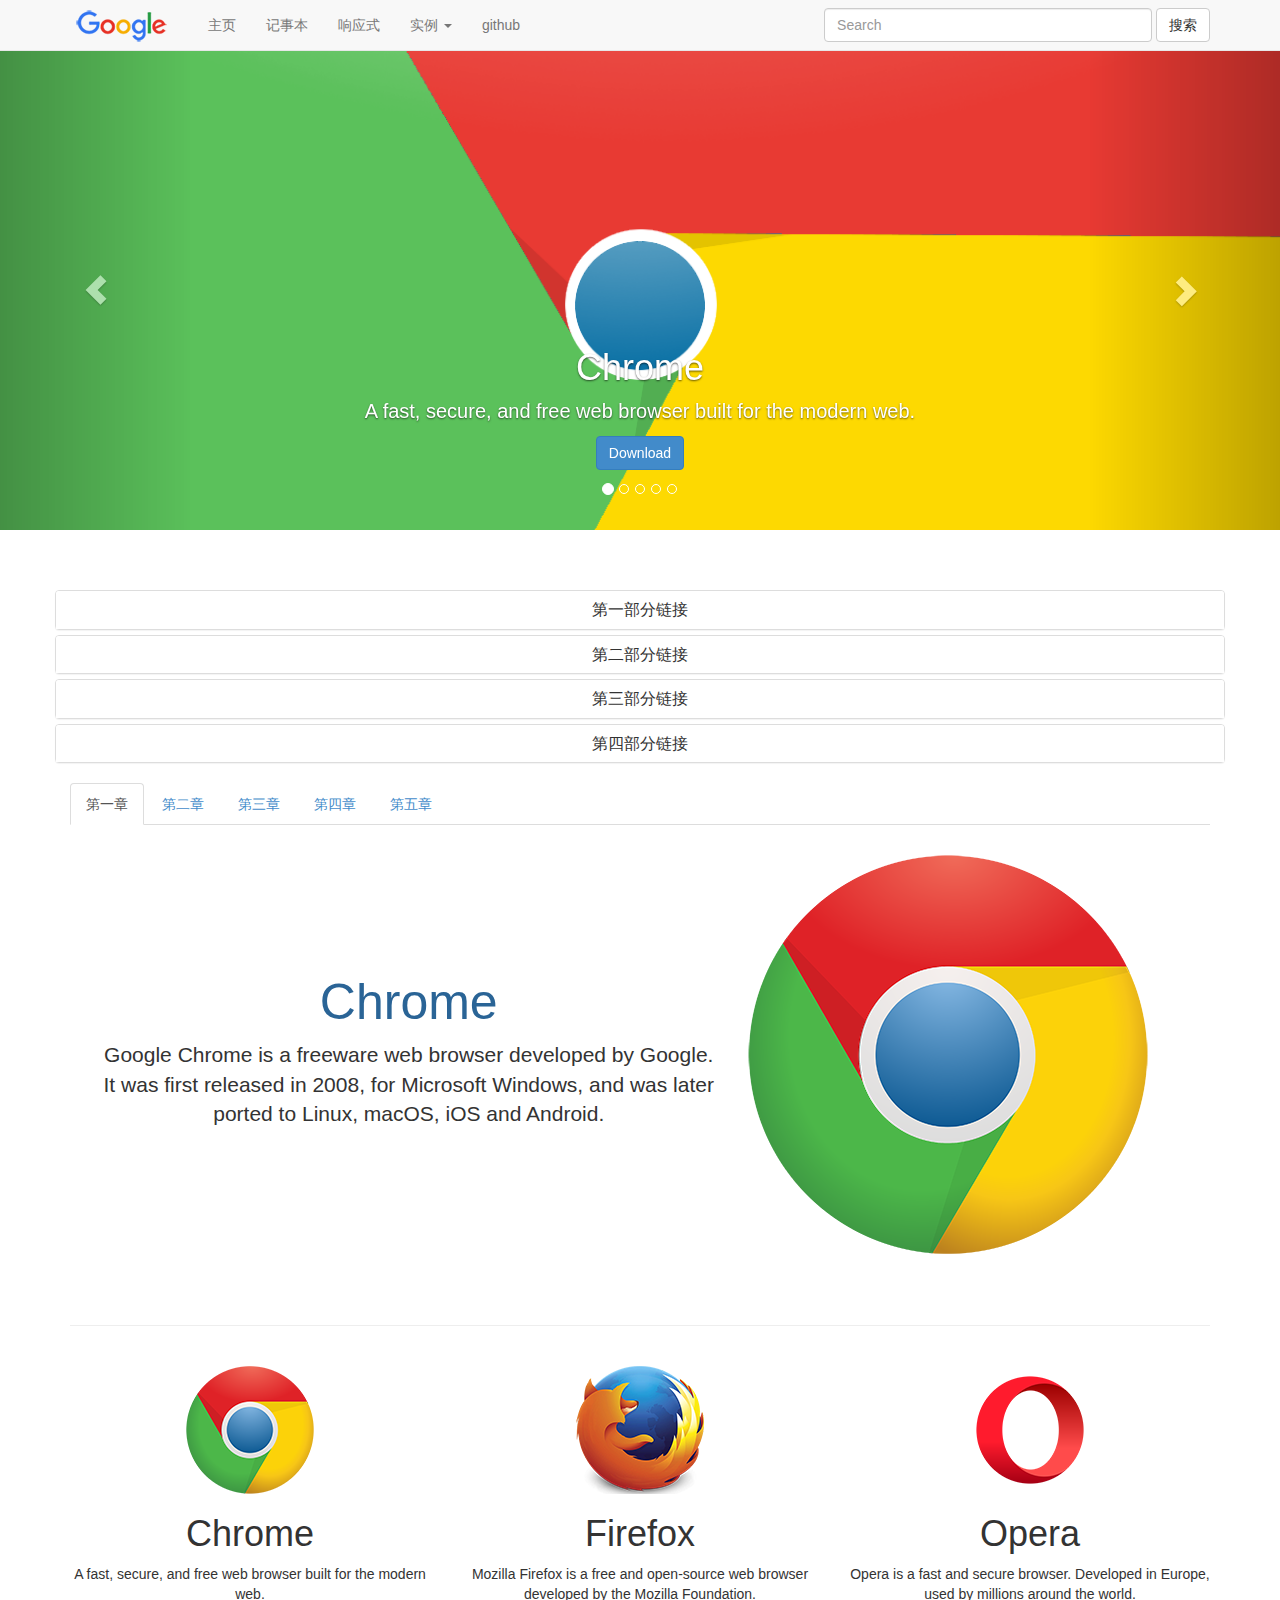
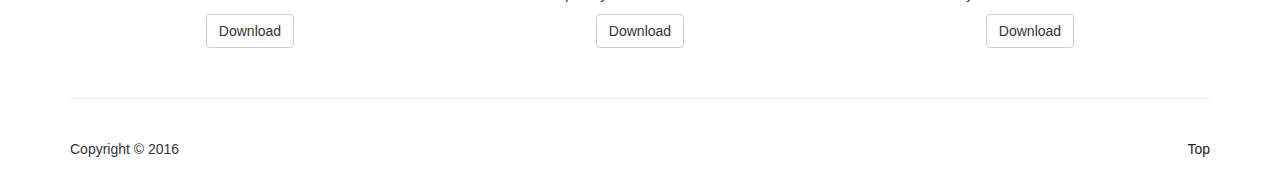
==== index.html @ ea232109 "index" ====
<!DOCTYPE html>
<html lang="en">
<head>
    <meta charset="utf-8">
    <meta http-equiv="X-UA-Compatible" content="IE=edge">
    <meta name="viewport" content="width=device-width, initial-scale=1">
    <title>首页</title>
    <link href="css/bootstrap.min.css" rel="stylesheet">
    <link rel="stylesheet" href="css/main.css">
    <!--[if lt IE 9]>
    <script src="js/html5shiv.js"></script>
    <script src="js/respond.min.js"></script>
    <![endif]-->
    <style>
        html {
            margin: 0;
            padding: 0;
        }

        body {
            padding-top: 50px;
        }
        li {
            list-style-type: none;
        }

        .navbar-default .navbar-nav > li > a:hover {
            color: #428bca;
        }

        .navbar-brand {
            padding: 10px 20px;
        }
        .panel-default>.panel-heading {
            background-color: #fff;
        }
        .panel-default>.panel-heading:hover {
            background-color: #0a8cd2;
            color: #ffffff;
        }
        .panel-default>.panel-collapse>.panel-body li {
            display: block;
            line-height:40px;
        }
        .panel-default>.panel-collapse>.panel-body li:hover {
            background-color: #0a8cd2;
        }
        .panel-default>.panel-collapse>.panel-body li:hover a{
            color: #ffffff;
        }
        .panel-default a {
            text-decoration: none;
        }
        .panel-body {
            padding:0;
        }
        .panel-body ul {
            padding-left:0;
        }

        .carousel {
            height: 560px;
            background-color: transparent;
            margin-bottom: 60px;
        }

        .carousel .item {
            height: 560px;
            background-color: transparent;
        }

        .carousel img {
            width: 100%;
        }

        .carousel-caption p {
            font-size: 20px;
            border-bottom: 20px;
        }

        .carousel-caption:nth-child(3) {
            bottom: 100px;
        }

        hr.divider {
            margin: 40px 0;
        }

        .feature {
            padding: 30px;
        }

        .feature-heading {
            font-size: 50px;
            color: #2a6496;
            margin-top: 120px;
        }

        .feature-heading span {
            font-size: 20px;
            color: #cccccc;
        }

        footer a,
        footer a:hover {
            color: #222;
        }

        @media only screen and (max-width: 1300px) {
            .carousel {
                height: 480px;
            }

            .carousel .item {
                height: 480px;
            }
        }

        @media only screen and (max-width: 960px) {
            .carousel {
                height: 480px;
            }

            .carousel .item {
                height: 480px;
            }

            .carousel-caption h1 {
                font-size: 34px;
            }

            .carousel-caption p {
                font-size: 18px;
            }
        }

        @media only screen and (max-width: 720px) {
            .carousel {
                height: 400px;
            }

            .carousel .item {
                height: 400px;
            }

            .carousel-caption h1 {
                font-size: 32px;
            }

            .carousel-caption p {
                font-size: 16px;
            }
        }

        @media only screen and (max-width: 480px) {
            .carousel {
                height: 300px;
            }

            .carousel .item {
                height: 300px;
            }

            .carousel-caption h1 {
                font-size: 30px;
            }

            .carousel-caption p {
                font-size: 14px;
            }
        }
    </style>
</head>
<body>
<nav class="navbar navbar-default navbar-fixed-top">
    <div class="container">
        <div class="navbar-header">
            <button type="button" class="navbar-toggle collapsed" data-toggle="collapse"
                    data-target="#navbar-list" aria-expanded="false">
                <span class="icon-bar"></span>
                <span class="icon-bar"></span>
                <span class="icon-bar"></span>
            </button>
            <a href="../" class="navbar-brand">
                <img src="images/google-logo.png" alt="logo"/>
            </a>
        </div>
        <div class="collapse navbar-collapse" id="navbar-list">
            <ul class="nav navbar-nav">
                <li><a href="#">主页</a></li>
                <li><a href="#">记事本</a></li>
                <li><a href="#">响应式</a></li>
                <li class="dropdown">
                    <a href="#" class="dropdown-toggle" data-toggle="dropdown" role="button" aria-haspopup="true"
                       aria-expanded="false">实例 <span class="caret"></span></a>
                    <ul class="dropdown-menu">
                        <li><a href="#tab-1st">第一章</a></li>
                        <li><a href="#tab-2nd">第二章</a></li>
                        <li><a href="#tab-3rd">第三章</a></li>
                        <li class="divider"></li>
                        <li><a href="#tab-4th">第四章</a></li>
                        <li><a href="#tab-5th">第五章</a></li>
                    </ul>
                </li>
                <li><a href="https://github.com/tgxhx" target="_blank">github</a></li>
            </ul>
            <form class="navbar-form navbar-right" action="http://www.google.com/search" method=get target="_blank">
                <div class="form-group">
                    <input type="text" name=q class="form-control" size="35" placeholder="Search">
                    <button type="submit" class="btn btn-default" name=btnG>搜索</button>
                </div>
            </form>
        </div>
    </div>
</nav>

<div class="carousel slide" data-ride="" id="carousel-1">
    <ol class="carousel-indicators">
        <li data-target="#carousel-1" data-slide-to="0" class="active"></li>
        <li data-target="#carousel-1" data-slide-to="1"></li>
        <li data-target="#carousel-1" data-slide-to="2"></li>
        <li data-target="#carousel-1" data-slide-to="3"></li>
        <li data-target="#carousel-1" data-slide-to="4"></li>
    </ol>

    <div class="carousel-inner" role="listbox">
        <div class="item active">
            <picture>
                <source srcset="images/chrome-1920.png" media="(min-width:1301px)">
                <source srcset="images/chrome-1300.png" media="(min-width:800px)">
                <source srcset="images/chrome-800.png" media="(min-width:480px)">
                <img srcset="images/chrome-800.png" alt="">
            </picture>
            <div class="carousel-caption">
                <h1>Chrome</h1>
                <p>A fast, secure, and free web browser built for the modern web.</p>
                <p><a href="#" class="btn btn-primary" target="_blank" role="button">Download</a></p>
            </div>
        </div>
        <div class="item">
            <picture>
                <source srcset="images/firefox-1920.png" media="(min-width:1301px)">
                <source srcset="images/firefox-1300.png" media="(min-width:800px)">
                <source srcset="images/firefox-800.png" media="(min-width:480px)">
                <img srcset="images/firefox-800.png" alt="">
            </picture>
            <div class="carousel-caption">
                <h1>Firefox</h1>
                <p>Mozilla Firefox is a free and open-source web browser developed by the Mozilla Foundation.</p>
                <p><a href="#" class="btn btn-primary" target="_blank" role="button">Download</a></p>
            </div>
        </div>
        <div class="item">
            <picture>
                <source srcset="images/ie-1920.gif" media="(min-width:1301px)">
                <source srcset="images/ie-1300.gif" media="(min-width:800px)">
                <source srcset="images/ie-800.gif" media="(min-width:480px)">
                <img srcset="images/ie-800.gif" alt="">
            </picture>
            <div class="carousel-caption">
                <h1>Internet Explorer</h1>
                <p>Internet Explorer is a discontinued series of graphical web browsers developed by Microsoft.</p>
                <p><a href="#" class="btn btn-primary" target="_blank" role="button">Download</a></p>
            </div>
        </div>
        <div class="item">
            <picture>
                <source srcset="images/opera-1920.jpg" media="(min-width:1301px)">
                <source srcset="images/opera-1300.jpg" media="(min-width:800px)">
                <source srcset="images/opera-800.jpg" media="(min-width:480px)">
                <img srcset="images/opera-800.jpg" alt="">
            </picture>
            <div class="carousel-caption">
                <h1>Opera</h1>
                <p>Opera is a fast and secure browser. Developed in Europe, used by millions around the world.</p>
                <p><a href="#" class="btn btn-primary" target="_blank" role="button">Download</a></p>
            </div>
        </div>
        <div class="item">
            <picture>
                <source srcset="images/safari-1920.jpg" media="(min-width:1301px)">
                <source srcset="images/safari-1300.jpg" media="(min-width:800px)">
                <source srcset="images/safari-800.jpg" media="(min-width:480px)">
                <img srcset="images/safari-800.jpg" alt="">
            </picture>
            <div class="carousel-caption">
                <h1>Safari</h1>
                <p>Safari is faster and more energy efficient than other browsers. </p>
                <p><a href="#" class="btn btn-primary" target="_blank" role="button">Download</a></p>
            </div>
        </div>
    </div>

    <a href="#carousel-1" class="left carousel-control" role="button" data-slide="prev">
        <span class="glyphicon glyphicon-chevron-left" aria-hidden="true"></span>
    </a>
    <a href="#carousel-1" class="right carousel-control" role="button" data-slide="next">
        <span class="glyphicon glyphicon-chevron-right" aria-hidden="true"></span>
    </a>
</div>

<div class="container text-center">
    <div>
        <div class="row">
            <div class="panel-group" id="accordion">
                <div class="panel panel-default">
                    <div class="panel-heading">
                        <h4 class="panel-title">
                            <a href="#collapseOne" data-toggle="collapse" data-parent="#accordion">第一部分链接</a>
                        </h4>
                    </div>
                    <!--in默认显示-->
                    <div id="collapseOne" class="panel-collapse collapse">
                        <div class="panel-body">
                            <ul>
                                <li><a href="">1</a></li>
                                <li><a href="">2</a></li>
                                <li><a href="">3</a></li>
                                <li><a href="">4</a></li>
                                <li><a href="">5</a></li>
                            </ul>
                        </div>
                    </div>
                </div>
                <div class="panel panel-default">
                    <div class="panel-heading">
                        <h4 class="panel-title">
                            <a href="#collapseTwo" data-toggle="collapse" data-parent="#accordion">第二部分链接</a>
                        </h4>
                    </div>
                    <div id="collapseTwo" class="panel-collapse collapse">
                        <div class="panel-body">
                            <ul>
                                <li><a href="">1</a></li>
                                <li><a href="">2</a></li>
                                <li><a href="">3</a></li>
                                <li><a href="">4</a></li>
                                <li><a href="">5</a></li>
                            </ul>
                        </div>
                    </div>
                </div>
                <div class="panel panel-default">
                    <div class="panel-heading">
                        <h4 class="panel-title">
                            <a href="#collapseThree" data-toggle="collapse" data-parent="#accordion">第三部分链接</a>
                        </h4>
                    </div>
                    <div id="collapseThree" class="panel-collapse collapse">
                        <div class="panel-body">
                            <ul>
                                <li><a href="">1</a></li>
                                <li><a href="">2</a></li>
                                <li><a href="">3</a></li>
                                <li><a href="">4</a></li>
                                <li><a href="">5</a></li>
                            </ul>
                        </div>
                    </div>
                </div>
                <div class="panel panel-default">
                    <div class="panel-heading">
                        <h4 class="panel-title">
                            <a href="#collapseFour" data-toggle="collapse" data-parent="#accordion">第四部分链接</a>
                        </h4>
                    </div>
                    <div id="collapseFour" class="panel-collapse collapse">
                        <div class="panel-body">
                            <ul>
                                <li><a href="">1</a></li>
                                <li><a href="">2</a></li>
                                <li><a href="">3</a></li>
                                <li><a href="">4</a></li>
                                <li><a href="">5</a></li>
                            </ul>
                        </div>
                    </div>
                </div>
            </div>
        </div>
        <ul class="nav nav-tabs" role="tablist" id="tab-list">
            <li class="active"><a href="#tab-1st" role="tab" data-toggle="tab">第一章</a></li>
            <li><a href="#tab-2nd" role="tab" data-toggle="tab">第二章</a></li>
            <li><a href="#tab-3rd" role="tab" data-toggle="tab">第三章</a></li>
            <li><a href="#tab-4th" role="tab" data-toggle="tab">第四章</a></li>
            <li><a href="#tab-5th" role="tab" data-toggle="tab">第五章</a></li>
        </ul>
        <div class="tab-content">
            <div class="tab-pane active" id="tab-1st" role="tabpanel">
                <div class="row feature">
                    <div class="col-md-7">
                        <h2 class="feature-heading" class="feature">Chrome</h2>
                        <p class="lead">Google Chrome is a freeware web browser developed by Google. It was first
                            released
                            in 2008, for Microsoft Windows, and was later ported to Linux, macOS, iOS and Android.
                        </p>
                    </div>
                    <div class="col-md-5">
                        <img src="images/chrome-m.png" alt="Chrome" class="img-responsive">
                    </div>
                </div>
            </div>
            <div class="tab-pane" id="tab-2nd" role="tabpanel">

                <div class="row feature">
                    <div class="col-md-5">
                        <h2 class="feature-heading">Firefox</h2>
                        <p class="lead">Firefox is available for Windows, macOS and Linux operating systems, with its
                            Firefox for Android available for Android (formerly Firefox for mobile, it also ran on the
                            discontinued Firefox OS).</p>
                    </div>
                    <div class="col-md-7">
                        <img src="images/firefox-m.png" alt="Firefox" class="img-responsive">
                    </div>
                </div>
            </div>
            <div class="tab-pane" id="tab-3rd" role="tabpanel">

                <div class="row feature">
                    <div class="col-md-7">
                        <h2 class="feature-heading">Internet Explorer</h2>
                        <p class="lead">Internet Explorer is a discontinued series of graphical web browsers developed
                            by
                            Microsoft and included as part of the Microsoft Windows line of operating systems, starting
                            in
                            1995.</p>
                    </div>
                    <div class="col-md-5">
                        <img src="images/ie-m.png" alt="IE" class="img-responsive">
                    </div>
                </div>
            </div>
            <div class="tab-pane" id="tab-4th" role="tabpanel">

                <div class="row feature">
                    <div class="col-md-5">
                        <h2 class="feature-heading">Opera</h2>
                        <p class="lead">Opera is a web browser for Windows, macOS, and Linux operating systems. It is
                            developed by Opera Software.</p>
                    </div>
                    <div class="col-md-7">
                        <img src="images/opera-m.png" alt="Opera" class="img-responsive">
                    </div>
                </div>
            </div>
            <div class="tab-pane" id="tab-5th" role="tabpanel">

                <div class="row feature">
                    <div class="col-md-7">
                        <h2 class="feature-heading">Safari</h2>
                        <p class="lead">Safari is a web browser developed by Apple based on the WebKit engine. First
                            released in 2003 with Mac OS X Panther, a mobile version has been included in iOS devices
                            since
                            the introduction of the iPhone in 2007.</p>
                    </div>
                    <div class="col-md-5">
                        <img src="images/safari-m.png" alt="Safari" class="img-responsive">
                    </div>
                </div>
            </div>
        </div>
        <hr class="divider">
        <div class="row">
            <div class="col-md-4">
                <img src="images/chrome-logo.png" alt="">
                <h1>Chrome</h1>
                <p>A fast, secure, and free web browser built for the modern web.</p>
                <p><a href="#" class="btn btn-default" target="_blank" role="button">Download</a></p>
            </div>
            <div class="col-md-4">
                <img src="images/firefox-logo.png" alt="">
                <h1>Firefox</h1>
                <p>Mozilla Firefox is a free and open-source web browser developed by the Mozilla Foundation.</p>
                <p><a href="#" class="btn btn-default" target="_blank" role="button">Download</a></p>
            </div>
            <div class="col-md-4">
                <img src="images/opera-logo.png" alt="">
                <h1>Opera</h1>
                <p>Opera is a fast and secure browser. Developed in Europe, used by millions around the world.</p>
                <p><a href="#" class="btn btn-default" target="_blank" role="button">Download</a></p>
            </div>
        </div>
        <hr class="divider">
        <footer>
            <p class="pull-left">Copyright &copy; 2016</p>
            <p class="pull-right"><a href="#top">Top</a></p>
        </footer>
    </div>

    <div class="modal fade" tabindex="-1" role="dialog" id="myModal">
        <div class="modal-dialog" role="document">
            <div class="modal-content">
                <div class="modal-header">
                    <button type="button" class="close" data-dismiss="modal"><span>&times;</span></button>
                    <h4 class="modal-title">About</h4>
                </div>
                <div class="modal-body">
                    <p>A web browser (commonly referred to as a browser) is a software application for retrieving,
                        presenting and traversing information resources on the World Wide Web. An information resource
                        is
                        identified by a Uniform Resource Identifier that may be a web page, image, video or other piece
                        of
                        content. Hyperlinks present in resources enable users easily to navigate their browsers to
                        related
                        resources.</p>
                </div>
                <div class="modal-footer">
                    <button class="btn btn-default" data-dismiss="modal">Close</button>
                </div>
            </div>
        </div>
    </div>

    <!-- jQuery (necessary for Bootstrap's JavaScript plugins) -->
    <script src="js/jquery-1.11.1.min.js"></script>
    <!-- Include all compiled plugins (below), or include individual files as needed -->
    <script src="js/bootstrap.min.js"></script>
    <script src="js/picturefill.min.js"></script>
    <script>
        $(document).ready(function () {
            $("#navbar-list .dropdown-menu a").on('click', function () {
                var href = $(this).attr("href");
                $("#tab-list a[href='" + href + "']").tab("show");
            });
        });
    </script>
</body>
</html>
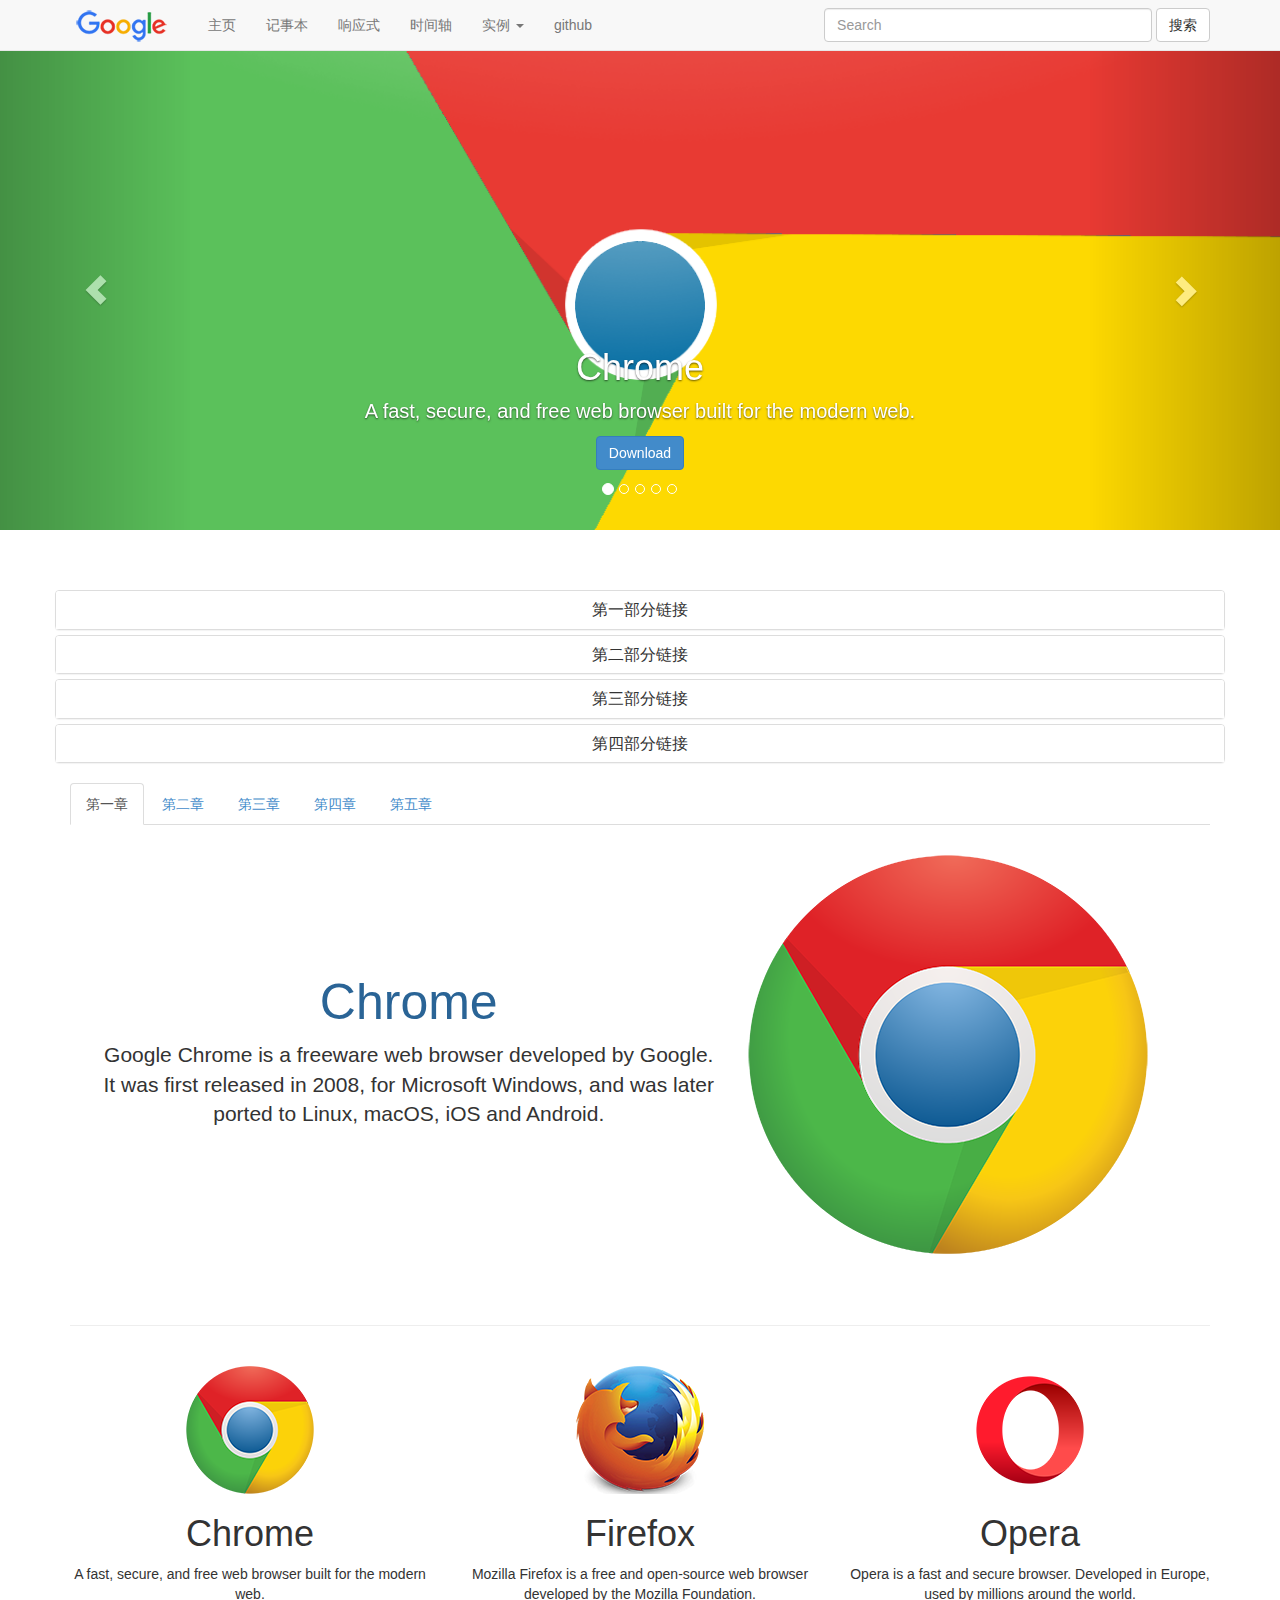
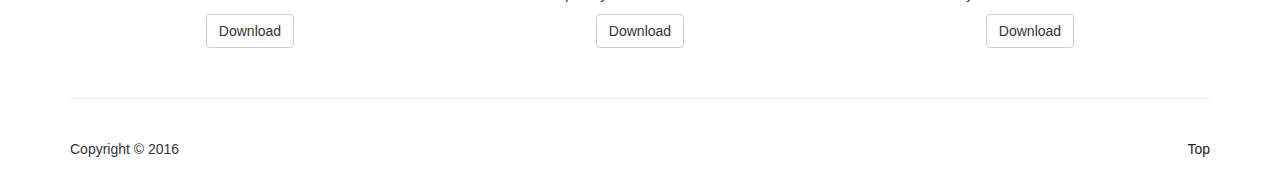
==== commit b98e7b6f: "p" ====
--- a/index.html
+++ b/index.html
@@ -188,8 +188,9 @@
         <div class="collapse navbar-collapse" id="navbar-list">
             <ul class="nav navbar-nav">
                 <li><a href="#">主页</a></li>
-                <li><a href="#">记事本</a></li>
-                <li><a href="#">响应式</a></li>
+                <li><a href="./demo/pro/1/">记事本</a></li>
+                <li><a href="./demo/pro/2/">响应式</a></li>
+                <li><a href="./demo/pro/3/">时间轴</a></li>
                 <li class="dropdown">
                     <a href="#" class="dropdown-toggle" data-toggle="dropdown" role="button" aria-haspopup="true"
                        aria-expanded="false">实例 <span class="caret"></span></a>
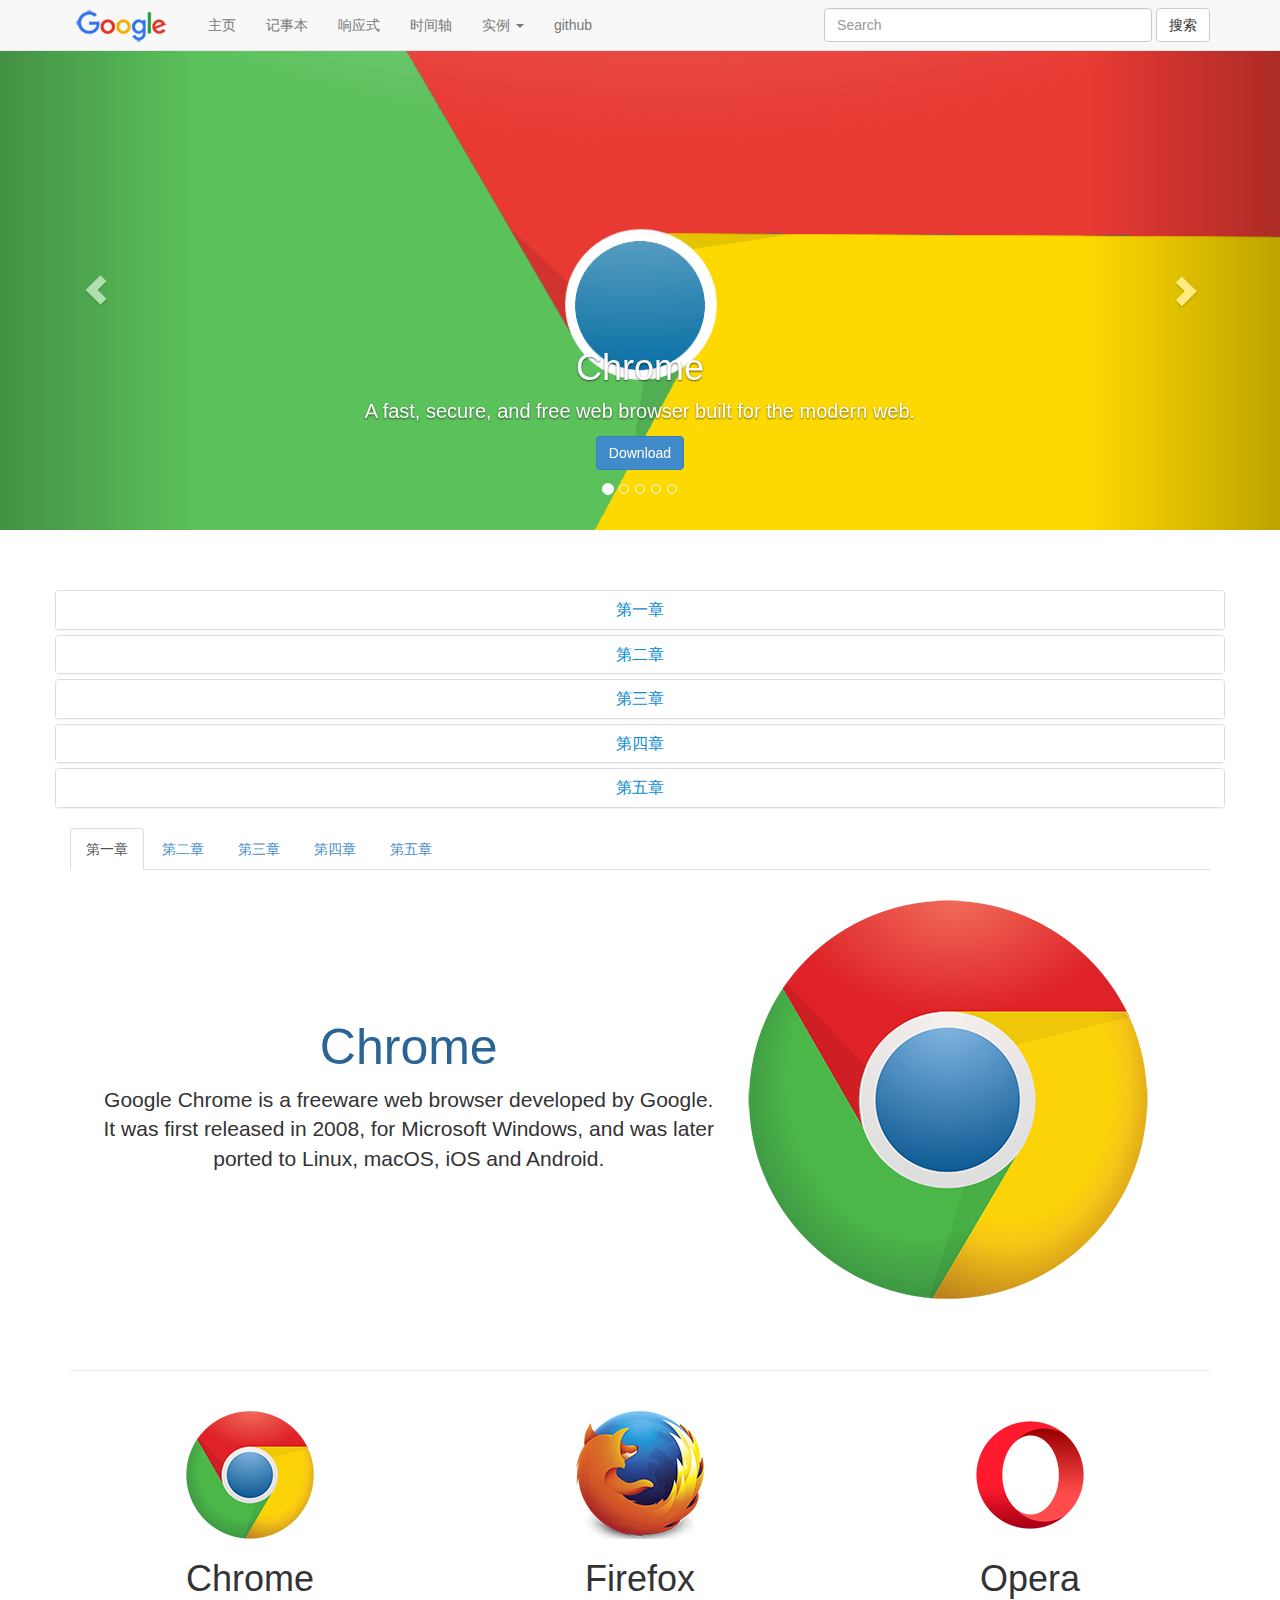
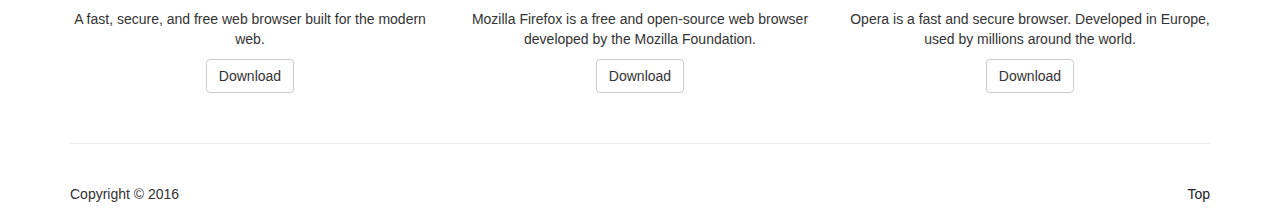
==== commit dd91c37e: "i" ====
--- a/index.html
+++ b/index.html
@@ -33,6 +33,7 @@
         }
         .panel-default>.panel-heading {
             background-color: #fff;
+            color: #0a8cd2;
         }
         .panel-default>.panel-heading:hover {
             background-color: #0a8cd2;
@@ -188,9 +189,9 @@
         <div class="collapse navbar-collapse" id="navbar-list">
             <ul class="nav navbar-nav">
                 <li><a href="#">主页</a></li>
-                <li><a href="./demo/pro/1/">记事本</a></li>
-                <li><a href="./demo/pro/2/">响应式</a></li>
-                <li><a href="./demo/pro/3/">时间轴</a></li>
+                <li><a href="./demo/pro/2/" target="_blank">记事本</a></li>
+                <li><a href="./demo/pro/1/" target="_blank">响应式</a></li>
+                <li><a href="./demo/pro/3/" target="_blank">时间轴</a></li>
                 <li class="dropdown">
                     <a href="#" class="dropdown-toggle" data-toggle="dropdown" role="button" aria-haspopup="true"
                        aria-expanded="false">实例 <span class="caret"></span></a>
@@ -307,18 +308,19 @@
                 <div class="panel panel-default">
                     <div class="panel-heading">
                         <h4 class="panel-title">
-                            <a href="#collapseOne" data-toggle="collapse" data-parent="#accordion">第一部分链接</a>
+                            <a href="#collapseOne" data-toggle="collapse" data-parent="#accordion">第一章</a>
                         </h4>
                     </div>
                     <!--in默认显示-->
                     <div id="collapseOne" class="panel-collapse collapse">
                         <div class="panel-body">
                             <ul>
-                                <li><a href="">1</a></li>
-                                <li><a href="">2</a></li>
-                                <li><a href="">3</a></li>
-                                <li><a href="">4</a></li>
-                                <li><a href="">5</a></li>
+                                <li><a href="./demo/d1/1/" target="_blank">1</a></li>
+                                <li><a href="./demo/d1/2/" target="_blank">2</a></li>
+                                <li><a href="./demo/d1/3/" target="_blank">1</a></li>
+                                <li><a href="./demo/d1/4/" target="_blank">2</a></li>
+                                <li><a href="./demo/d1/5/" target="_blank">1</a></li>
+                                <li><a href="./demo/d1/6/" target="_blank">2</a></li>
                             </ul>
                         </div>
                     </div>
@@ -326,17 +328,18 @@
                 <div class="panel panel-default">
                     <div class="panel-heading">
                         <h4 class="panel-title">
-                            <a href="#collapseTwo" data-toggle="collapse" data-parent="#accordion">第二部分链接</a>
+                            <a href="#collapseTwo" data-toggle="collapse" data-parent="#accordion">第二章</a>
                         </h4>
                     </div>
                     <div id="collapseTwo" class="panel-collapse collapse">
                         <div class="panel-body">
                             <ul>
-                                <li><a href="">1</a></li>
-                                <li><a href="">2</a></li>
-                                <li><a href="">3</a></li>
-                                <li><a href="">4</a></li>
-                                <li><a href="">5</a></li>
+                                <li><a href="./demo/d2/1/" target="_blank">1</a></li>
+                                <li><a href="./demo/d2/2/" target="_blank">2</a></li>
+                                <li><a href="./demo/d2/3/" target="_blank">1</a></li>
+                                <li><a href="./demo/d2/4/" target="_blank">2</a></li>
+                                <li><a href="./demo/d2/5/" target="_blank">1</a></li>
+                                <li><a href="./demo/d2/6/" target="_blank">2</a></li>
                             </ul>
                         </div>
                     </div>
@@ -344,17 +347,18 @@
                 <div class="panel panel-default">
                     <div class="panel-heading">
                         <h4 class="panel-title">
-                            <a href="#collapseThree" data-toggle="collapse" data-parent="#accordion">第三部分链接</a>
+                            <a href="#collapseThree" data-toggle="collapse" data-parent="#accordion">第三章</a>
                         </h4>
                     </div>
                     <div id="collapseThree" class="panel-collapse collapse">
                         <div class="panel-body">
                             <ul>
-                                <li><a href="">1</a></li>
-                                <li><a href="">2</a></li>
-                                <li><a href="">3</a></li>
-                                <li><a href="">4</a></li>
-                                <li><a href="">5</a></li>
+                                <li><a href="./demo/d3/1/" target="_blank">1</a></li>
+                                <li><a href="./demo/d3/2/" target="_blank">2</a></li>
+                                <li><a href="./demo/d3/3/" target="_blank">1</a></li>
+                                <li><a href="./demo/d3/4/" target="_blank">2</a></li>
+                                <li><a href="./demo/d3/5/" target="_blank">1</a></li>
+                                <li><a href="./demo/d3/6/" target="_blank">2</a></li>
                             </ul>
                         </div>
                     </div>
@@ -362,17 +366,37 @@
                 <div class="panel panel-default">
                     <div class="panel-heading">
                         <h4 class="panel-title">
-                            <a href="#collapseFour" data-toggle="collapse" data-parent="#accordion">第四部分链接</a>
+                            <a href="#collapseFour" data-toggle="collapse" data-parent="#accordion">第四章</a>
                         </h4>
                     </div>
                     <div id="collapseFour" class="panel-collapse collapse">
                         <div class="panel-body">
                             <ul>
-                                <li><a href="">1</a></li>
-                                <li><a href="">2</a></li>
-                                <li><a href="">3</a></li>
-                                <li><a href="">4</a></li>
-                                <li><a href="">5</a></li>
+                                <li><a href="./demo/d4/1/" target="_blank">1</a></li>
+                                <li><a href="./demo/d4/2/" target="_blank">2</a></li>
+                                <li><a href="./demo/d4/31/" target="_blank">1</a></li>
+                                <li><a href="./demo/d4/4/" target="_blank">2</a></li>
+                                <li><a href="./demo/d4/5/" target="_blank">1</a></li>
+                                <li><a href="./demo/d4/6/" target="_blank">2</a></li>
+                            </ul>
+                        </div>
+                    </div>
+                </div>
+                <div class="panel panel-default">
+                    <div class="panel-heading">
+                        <h4 class="panel-title">
+                            <a href="#collapseFour" data-toggle="collapse" data-parent="#accordion">第五章</a>
+                        </h4>
+                    </div>
+                    <div id="collapseFive" class="panel-collapse collapse">
+                        <div class="panel-body">
+                            <ul>
+                                <li><a href="./demo/d5/1/" target="_blank">1</a></li>
+                                <li><a href="./demo/d5/2/" target="_blank">2</a></li>
+                                <li><a href="./demo/d5/3/" target="_blank">1</a></li>
+                                <li><a href="./demo/d5/4/" target="_blank">2</a></li>
+                                <li><a href="./demo/d5/5/" target="_blank">1</a></li>
+                                <li><a href="./demo/d5/6/" target="_blank">2</a></li>
                             </ul>
                         </div>
                     </div>
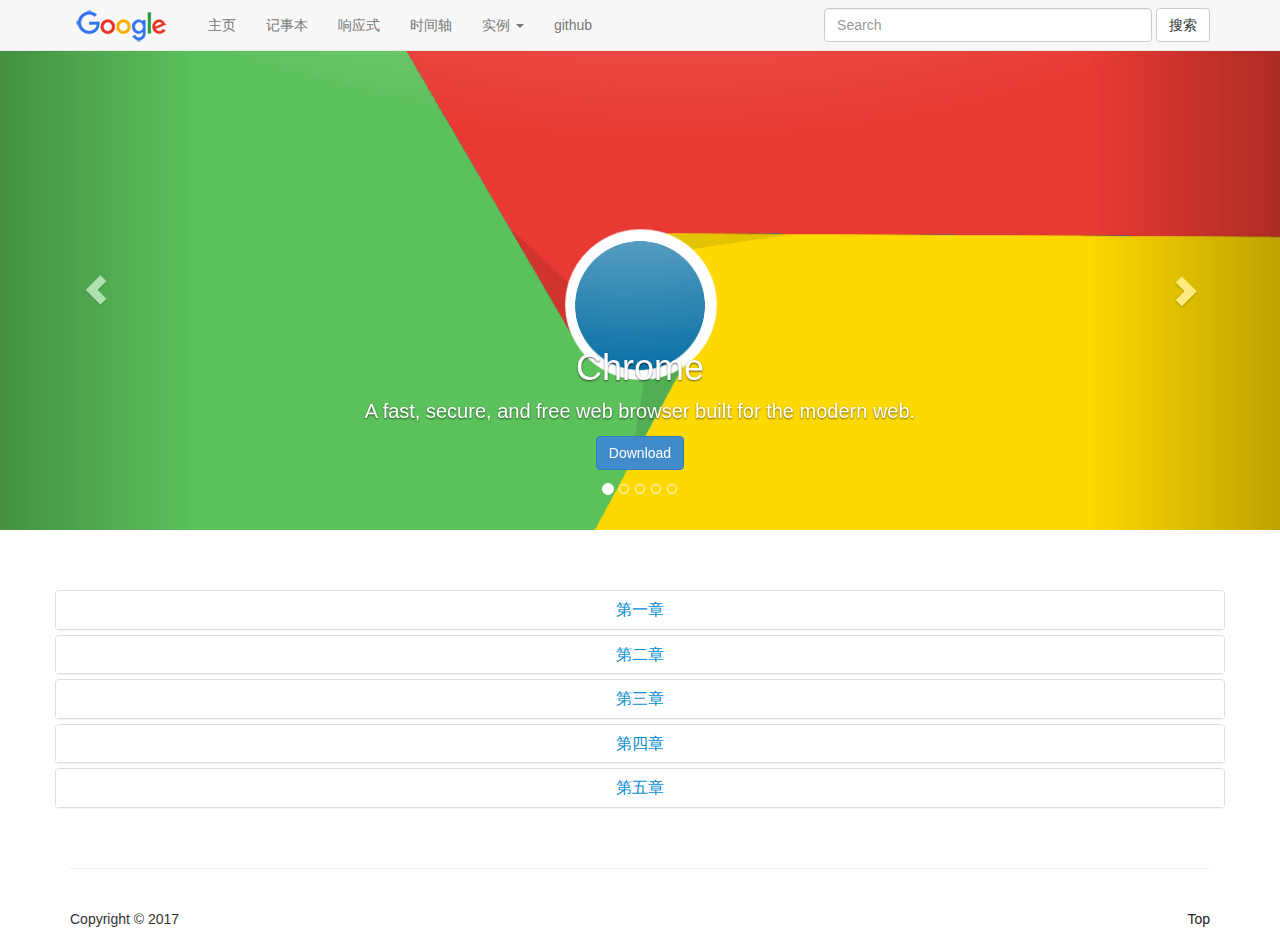
==== commit 289776f7: "i" ====
--- a/index.html
+++ b/index.html
@@ -20,6 +20,7 @@
         body {
             padding-top: 50px;
         }
+
         li {
             list-style-type: none;
         }
@@ -31,32 +32,40 @@
         .navbar-brand {
             padding: 10px 20px;
         }
-        .panel-default>.panel-heading {
+
+        .panel-default > .panel-heading {
             background-color: #fff;
             color: #0a8cd2;
         }
-        .panel-default>.panel-heading:hover {
+
+        .panel-default > .panel-heading:hover {
             background-color: #0a8cd2;
             color: #ffffff;
         }
-        .panel-default>.panel-collapse>.panel-body li {
+
+        .panel-default > .panel-collapse > .panel-body li {
             display: block;
-            line-height:40px;
-        }
-        .panel-default>.panel-collapse>.panel-body li:hover {
+            line-height: 40px;
+        }
+
+        .panel-default > .panel-collapse > .panel-body li:hover {
             background-color: #0a8cd2;
         }
-        .panel-default>.panel-collapse>.panel-body li:hover a{
+
+        .panel-default > .panel-collapse > .panel-body li:hover a {
             color: #ffffff;
         }
+
         .panel-default a {
             text-decoration: none;
         }
+
         .panel-body {
-            padding:0;
-        }
+            padding: 0;
+        }
+
         .panel-body ul {
-            padding-left:0;
+            padding-left: 0;
         }
 
         .carousel {
@@ -196,8 +205,8 @@
                     <a href="#" class="dropdown-toggle" data-toggle="dropdown" role="button" aria-haspopup="true"
                        aria-expanded="false">实例 <span class="caret"></span></a>
                     <ul class="dropdown-menu">
-                        <li><a href="#tab-1st">第一章</a></li>
-                        <li><a href="#tab-2nd">第二章</a></li>
+                        <li><a href="#collapseOne">第一章</a></li>
+                        <li><a href="#collapseTwo">第二章</a></li>
                         <li><a href="#tab-3rd">第三章</a></li>
                         <li class="divider"></li>
                         <li><a href="#tab-4th">第四章</a></li>
@@ -315,12 +324,12 @@
                     <div id="collapseOne" class="panel-collapse collapse">
                         <div class="panel-body">
                             <ul>
-                                <li><a href="./demo/d1/1/" target="_blank">1</a></li>
-                                <li><a href="./demo/d1/2/" target="_blank">2</a></li>
-                                <li><a href="./demo/d1/3/" target="_blank">1</a></li>
-                                <li><a href="./demo/d1/4/" target="_blank">2</a></li>
-                                <li><a href="./demo/d1/5/" target="_blank">1</a></li>
-                                <li><a href="./demo/d1/6/" target="_blank">2</a></li>
+                                <li><a href="./demo/d1/1/" target="_blank">字符串操作</a></li>
+                                <li><a href="./demo/d1/2/" target="_blank">点击复制文本框内容</a></li>
+                                <li><a href="./demo/d1/3/" target="_blank">判断用户是否输入</a></li>
+                                <li><a href="./demo/d1/4/" target="_blank">限制输入内容</a></li>
+                                <li><a href="./demo/d1/5/" target="_blank">限制输入字符长度</a></li>
+                                <li><a href="./demo/d1/6/" target="_blank">评论框剩余字数</a></li>
                             </ul>
                         </div>
                     </div>
@@ -334,12 +343,13 @@
                     <div id="collapseTwo" class="panel-collapse collapse">
                         <div class="panel-body">
                             <ul>
-                                <li><a href="./demo/d2/1/" target="_blank">1</a></li>
-                                <li><a href="./demo/d2/2/" target="_blank">2</a></li>
-                                <li><a href="./demo/d2/3/" target="_blank">1</a></li>
-                                <li><a href="./demo/d2/4/" target="_blank">2</a></li>
-                                <li><a href="./demo/d2/5/" target="_blank">1</a></li>
-                                <li><a href="./demo/d2/6/" target="_blank">2</a></li>
+                                <li><a href="./demo/d2/1/" target="_blank">ToolTip效果</a></li>
+                                <li><a href="./demo/d2/2/" target="_blank">ToolTip效果2</a></li>
+                                <li><a href="./demo/d2/3/" target="_blank">网页换肤</a></li>
+                                <li><a href="./demo/d2/4/" target="_blank">鼠标移入移出改变透明度</a></li>
+                                <li><a href="./demo/d2/5/" target="_blank">计算数组中数字的和</a></li>
+                                <li><a href="./demo/d2/6/" target="_blank">简易网页时钟</a></li>
+                                <li><a href="./demo/d2/7/" target="_blank">高考倒计时</a></li>
                             </ul>
                         </div>
                     </div>
@@ -353,12 +363,13 @@
                     <div id="collapseThree" class="panel-collapse collapse">
                         <div class="panel-body">
                             <ul>
-                                <li><a href="./demo/d3/1/" target="_blank">1</a></li>
-                                <li><a href="./demo/d3/2/" target="_blank">2</a></li>
-                                <li><a href="./demo/d3/3/" target="_blank">1</a></li>
-                                <li><a href="./demo/d3/4/" target="_blank">2</a></li>
-                                <li><a href="./demo/d3/5/" target="_blank">1</a></li>
-                                <li><a href="./demo/d3/6/" target="_blank">2</a></li>
+                                <li><a href="./demo/d3/1/" target="_blank">弹出层效果</a></li>
+                                <li><a href="./demo/d3/2/" target="_blank">选项卡</a></li>
+                                <li><a href="./demo/d3/3/" target="_blank">全选/取消</a></li>
+                                <li><a href="./demo/d3/4/" target="_blank">比较数字大小</a></li>
+                                <li><a href="./demo/d3/5/" target="_blank">判断数字位数</a></li>
+                                <li><a href="./demo/d3/6/" target="_blank">点击显示单击坐标</a></li>
+                                <li><a href="./demo/d3/7/" target="_blank">仿京东导航栏</a></li>
                             </ul>
                         </div>
                     </div>
@@ -372,12 +383,12 @@
                     <div id="collapseFour" class="panel-collapse collapse">
                         <div class="panel-body">
                             <ul>
-                                <li><a href="./demo/d4/1/" target="_blank">1</a></li>
-                                <li><a href="./demo/d4/2/" target="_blank">2</a></li>
-                                <li><a href="./demo/d4/31/" target="_blank">1</a></li>
-                                <li><a href="./demo/d4/4/" target="_blank">2</a></li>
-                                <li><a href="./demo/d4/5/" target="_blank">1</a></li>
-                                <li><a href="./demo/d4/6/" target="_blank">2</a></li>
+                                <li><a href="./demo/d4/1/" target="_blank">阻止右键点击</a></li>
+                                <li><a href="./demo/d4/2/" target="_blank">自定义右键菜单</a></li>
+                                <li><a href="./demo/d4/3/" target="_blank">导航栏</a></li>
+                                <li><a href="./demo/d4/4/" target="_blank">返回顶部（缓冲）</a></li>
+                                <li><a href="./demo/d4/5/" target="_blank">右下角广告</a></li>
+                                <li><a href="./demo/d4/6/" target="_blank">固定边栏</a></li>
                             </ul>
                         </div>
                     </div>
@@ -403,111 +414,10 @@
                 </div>
             </div>
         </div>
-        <ul class="nav nav-tabs" role="tablist" id="tab-list">
-            <li class="active"><a href="#tab-1st" role="tab" data-toggle="tab">第一章</a></li>
-            <li><a href="#tab-2nd" role="tab" data-toggle="tab">第二章</a></li>
-            <li><a href="#tab-3rd" role="tab" data-toggle="tab">第三章</a></li>
-            <li><a href="#tab-4th" role="tab" data-toggle="tab">第四章</a></li>
-            <li><a href="#tab-5th" role="tab" data-toggle="tab">第五章</a></li>
-        </ul>
-        <div class="tab-content">
-            <div class="tab-pane active" id="tab-1st" role="tabpanel">
-                <div class="row feature">
-                    <div class="col-md-7">
-                        <h2 class="feature-heading" class="feature">Chrome</h2>
-                        <p class="lead">Google Chrome is a freeware web browser developed by Google. It was first
-                            released
-                            in 2008, for Microsoft Windows, and was later ported to Linux, macOS, iOS and Android.
-                        </p>
-                    </div>
-                    <div class="col-md-5">
-                        <img src="images/chrome-m.png" alt="Chrome" class="img-responsive">
-                    </div>
-                </div>
-            </div>
-            <div class="tab-pane" id="tab-2nd" role="tabpanel">
-
-                <div class="row feature">
-                    <div class="col-md-5">
-                        <h2 class="feature-heading">Firefox</h2>
-                        <p class="lead">Firefox is available for Windows, macOS and Linux operating systems, with its
-                            Firefox for Android available for Android (formerly Firefox for mobile, it also ran on the
-                            discontinued Firefox OS).</p>
-                    </div>
-                    <div class="col-md-7">
-                        <img src="images/firefox-m.png" alt="Firefox" class="img-responsive">
-                    </div>
-                </div>
-            </div>
-            <div class="tab-pane" id="tab-3rd" role="tabpanel">
-
-                <div class="row feature">
-                    <div class="col-md-7">
-                        <h2 class="feature-heading">Internet Explorer</h2>
-                        <p class="lead">Internet Explorer is a discontinued series of graphical web browsers developed
-                            by
-                            Microsoft and included as part of the Microsoft Windows line of operating systems, starting
-                            in
-                            1995.</p>
-                    </div>
-                    <div class="col-md-5">
-                        <img src="images/ie-m.png" alt="IE" class="img-responsive">
-                    </div>
-                </div>
-            </div>
-            <div class="tab-pane" id="tab-4th" role="tabpanel">
-
-                <div class="row feature">
-                    <div class="col-md-5">
-                        <h2 class="feature-heading">Opera</h2>
-                        <p class="lead">Opera is a web browser for Windows, macOS, and Linux operating systems. It is
-                            developed by Opera Software.</p>
-                    </div>
-                    <div class="col-md-7">
-                        <img src="images/opera-m.png" alt="Opera" class="img-responsive">
-                    </div>
-                </div>
-            </div>
-            <div class="tab-pane" id="tab-5th" role="tabpanel">
-
-                <div class="row feature">
-                    <div class="col-md-7">
-                        <h2 class="feature-heading">Safari</h2>
-                        <p class="lead">Safari is a web browser developed by Apple based on the WebKit engine. First
-                            released in 2003 with Mac OS X Panther, a mobile version has been included in iOS devices
-                            since
-                            the introduction of the iPhone in 2007.</p>
-                    </div>
-                    <div class="col-md-5">
-                        <img src="images/safari-m.png" alt="Safari" class="img-responsive">
-                    </div>
-                </div>
-            </div>
-        </div>
-        <hr class="divider">
-        <div class="row">
-            <div class="col-md-4">
-                <img src="images/chrome-logo.png" alt="">
-                <h1>Chrome</h1>
-                <p>A fast, secure, and free web browser built for the modern web.</p>
-                <p><a href="#" class="btn btn-default" target="_blank" role="button">Download</a></p>
-            </div>
-            <div class="col-md-4">
-                <img src="images/firefox-logo.png" alt="">
-                <h1>Firefox</h1>
-                <p>Mozilla Firefox is a free and open-source web browser developed by the Mozilla Foundation.</p>
-                <p><a href="#" class="btn btn-default" target="_blank" role="button">Download</a></p>
-            </div>
-            <div class="col-md-4">
-                <img src="images/opera-logo.png" alt="">
-                <h1>Opera</h1>
-                <p>Opera is a fast and secure browser. Developed in Europe, used by millions around the world.</p>
-                <p><a href="#" class="btn btn-default" target="_blank" role="button">Download</a></p>
-            </div>
-        </div>
+
         <hr class="divider">
         <footer>
-            <p class="pull-left">Copyright &copy; 2016</p>
+            <p class="pull-left">Copyright &copy; 2017</p>
             <p class="pull-right"><a href="#top">Top</a></p>
         </footer>
     </div>
@@ -535,19 +445,21 @@
             </div>
         </div>
     </div>
-
-    <!-- jQuery (necessary for Bootstrap's JavaScript plugins) -->
-    <script src="js/jquery-1.11.1.min.js"></script>
-    <!-- Include all compiled plugins (below), or include individual files as needed -->
-    <script src="js/bootstrap.min.js"></script>
-    <script src="js/picturefill.min.js"></script>
-    <script>
-        $(document).ready(function () {
-            $("#navbar-list .dropdown-menu a").on('click', function () {
-                var href = $(this).attr("href");
-                $("#tab-list a[href='" + href + "']").tab("show");
-            });
+</div>
+
+<!-- jQuery (necessary for Bootstrap's JavaScript plugins) -->
+<script src="js/jquery-1.11.1.min.js"></script>
+<!-- Include all compiled plugins (below), or include individual files as needed -->
+<script src="js/bootstrap.min.js"></script>
+<script src="js/picturefill.min.js"></script>
+<script>
+    $(document).ready(function () {
+        $("#navbar-list .dropdown-menu a").on('click', function () {
+            var href = $(this).attr("href");
+            $("#tab-list a[href='" + href + "']").collapse("show");
+//            $("#accordion a[href = '"+ href+"']").collapse('show');
         });
-    </script>
+    });
+</script>
 </body>
 </html>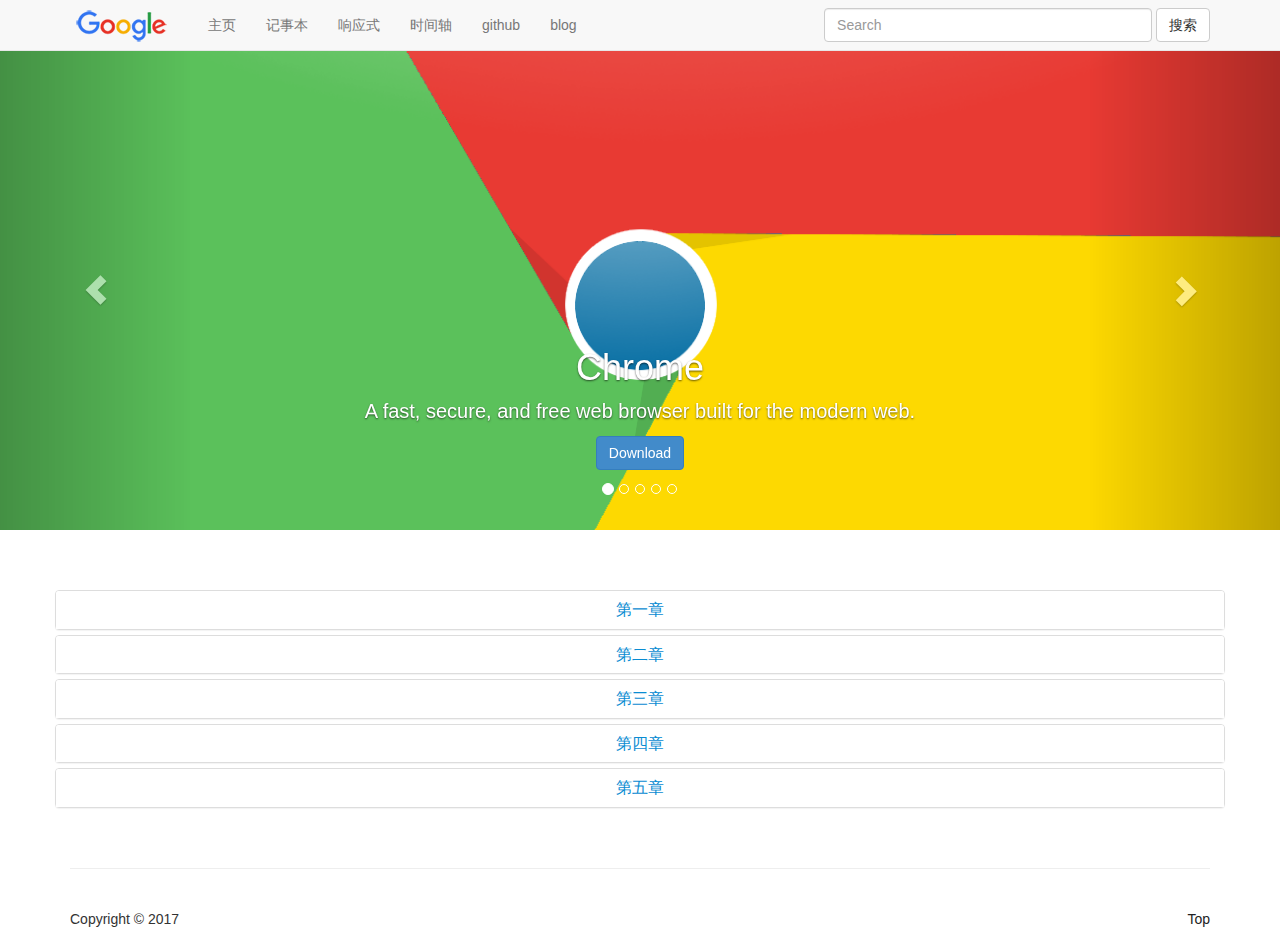
==== commit f10b6f8a: "i" ====
--- a/index.html
+++ b/index.html
@@ -197,11 +197,11 @@
         </div>
         <div class="collapse navbar-collapse" id="navbar-list">
             <ul class="nav navbar-nav">
-                <li><a href="#">主页</a></li>
+                <li><a href="./">主页</a></li>
                 <li><a href="./demo/pro/2/" target="_blank">记事本</a></li>
                 <li><a href="./demo/pro/1/" target="_blank">响应式</a></li>
                 <li><a href="./demo/pro/3/" target="_blank">时间轴</a></li>
-                <li class="dropdown">
+                <!--<li class="dropdown">
                     <a href="#" class="dropdown-toggle" data-toggle="dropdown" role="button" aria-haspopup="true"
                        aria-expanded="false">实例 <span class="caret"></span></a>
                     <ul class="dropdown-menu">
@@ -212,8 +212,9 @@
                         <li><a href="#tab-4th">第四章</a></li>
                         <li><a href="#tab-5th">第五章</a></li>
                     </ul>
-                </li>
+                </li>-->
                 <li><a href="https://github.com/tgxhx" target="_blank">github</a></li>
+                <li><a href="http://www.cnblogs.com/tgxh" target="_blank">blog</a></li>
             </ul>
             <form class="navbar-form navbar-right" action="http://www.google.com/search" method=get target="_blank">
                 <div class="form-group">
@@ -245,7 +246,7 @@
             <div class="carousel-caption">
                 <h1>Chrome</h1>
                 <p>A fast, secure, and free web browser built for the modern web.</p>
-                <p><a href="#" class="btn btn-primary" target="_blank" role="button">Download</a></p>
+                <p><a href="https://www.google.com/chrome/browser/features.html" class="btn btn-primary" target="_blank" role="button">Download</a></p>
             </div>
         </div>
         <div class="item">
@@ -258,7 +259,7 @@
             <div class="carousel-caption">
                 <h1>Firefox</h1>
                 <p>Mozilla Firefox is a free and open-source web browser developed by the Mozilla Foundation.</p>
-                <p><a href="#" class="btn btn-primary" target="_blank" role="button">Download</a></p>
+                <p><a href="https://www.mozilla.org/en-US/firefox/products/" class="btn btn-primary" target="_blank" role="button">Download</a></p>
             </div>
         </div>
         <div class="item">
@@ -271,7 +272,7 @@
             <div class="carousel-caption">
                 <h1>Internet Explorer</h1>
                 <p>Internet Explorer is a discontinued series of graphical web browsers developed by Microsoft.</p>
-                <p><a href="#" class="btn btn-primary" target="_blank" role="button">Download</a></p>
+                <p><a href="https://support.microsoft.com/en-us/help/18520/download-internet-explorer-11-offline-installer" class="btn btn-primary" target="_blank" role="button">Download</a></p>
             </div>
         </div>
         <div class="item">
@@ -284,7 +285,7 @@
             <div class="carousel-caption">
                 <h1>Opera</h1>
                 <p>Opera is a fast and secure browser. Developed in Europe, used by millions around the world.</p>
-                <p><a href="#" class="btn btn-primary" target="_blank" role="button">Download</a></p>
+                <p><a href="http://www.opera.com/zh-cn" class="btn btn-primary" target="_blank" role="button">Download</a></p>
             </div>
         </div>
         <div class="item">
@@ -297,7 +298,7 @@
             <div class="carousel-caption">
                 <h1>Safari</h1>
                 <p>Safari is faster and more energy efficient than other browsers. </p>
-                <p><a href="#" class="btn btn-primary" target="_blank" role="button">Download</a></p>
+                <p><a href="http://www.apple.com/safari/" class="btn btn-primary" target="_blank" role="button">Download</a></p>
             </div>
         </div>
     </div>
@@ -330,6 +331,7 @@
                                 <li><a href="./demo/d1/4/" target="_blank">限制输入内容</a></li>
                                 <li><a href="./demo/d1/5/" target="_blank">限制输入字符长度</a></li>
                                 <li><a href="./demo/d1/6/" target="_blank">评论框剩余字数</a></li>
+                                <li><a href="./demo/d1/6/" target="_blank">随机打乱数组</a></li>
                             </ul>
                         </div>
                     </div>
@@ -388,7 +390,7 @@
                                 <li><a href="./demo/d4/3/" target="_blank">导航栏</a></li>
                                 <li><a href="./demo/d4/4/" target="_blank">返回顶部（缓冲）</a></li>
                                 <li><a href="./demo/d4/5/" target="_blank">右下角广告</a></li>
-                                <li><a href="./demo/d4/6/" target="_blank">固定边栏</a></li>
+                                <li><a href="./demo/d4/6/" target="_blank">瀑布流</a></li>
                             </ul>
                         </div>
                     </div>
@@ -396,18 +398,18 @@
                 <div class="panel panel-default">
                     <div class="panel-heading">
                         <h4 class="panel-title">
-                            <a href="#collapseFour" data-toggle="collapse" data-parent="#accordion">第五章</a>
+                            <a href="#collapseFive" data-toggle="collapse" data-parent="#accordion">第五章</a>
                         </h4>
                     </div>
                     <div id="collapseFive" class="panel-collapse collapse">
                         <div class="panel-body">
                             <ul>
-                                <li><a href="./demo/d5/1/" target="_blank">1</a></li>
-                                <li><a href="./demo/d5/2/" target="_blank">2</a></li>
-                                <li><a href="./demo/d5/3/" target="_blank">1</a></li>
-                                <li><a href="./demo/d5/4/" target="_blank">2</a></li>
-                                <li><a href="./demo/d5/5/" target="_blank">1</a></li>
-                                <li><a href="./demo/d5/6/" target="_blank">2</a></li>
+                                <li><a href="./demo/d5/1/" target="_blank">固定边栏</a></li>
+                                <li><a href="./demo/d5/2/" target="_blank">展开动画</a></li>
+                                <li><a href="./demo/d5/3/" target="_blank">显示文章更多内容</a></li>
+                                <li><a href="./demo/d5/4/" target="_blank">自动展开广告</a></li>
+                                <li><a href="./demo/d5/5/" target="_blank">运动特效</a></li>
+                                <li><a href="./demo/d5/6/" target="_blank">仿豆瓣FM弹出</a></li>
                             </ul>
                         </div>
                     </div>
@@ -420,30 +422,6 @@
             <p class="pull-left">Copyright &copy; 2017</p>
             <p class="pull-right"><a href="#top">Top</a></p>
         </footer>
-    </div>
-
-    <div class="modal fade" tabindex="-1" role="dialog" id="myModal">
-        <div class="modal-dialog" role="document">
-            <div class="modal-content">
-                <div class="modal-header">
-                    <button type="button" class="close" data-dismiss="modal"><span>&times;</span></button>
-                    <h4 class="modal-title">About</h4>
-                </div>
-                <div class="modal-body">
-                    <p>A web browser (commonly referred to as a browser) is a software application for retrieving,
-                        presenting and traversing information resources on the World Wide Web. An information resource
-                        is
-                        identified by a Uniform Resource Identifier that may be a web page, image, video or other piece
-                        of
-                        content. Hyperlinks present in resources enable users easily to navigate their browsers to
-                        related
-                        resources.</p>
-                </div>
-                <div class="modal-footer">
-                    <button class="btn btn-default" data-dismiss="modal">Close</button>
-                </div>
-            </div>
-        </div>
     </div>
 </div>
 
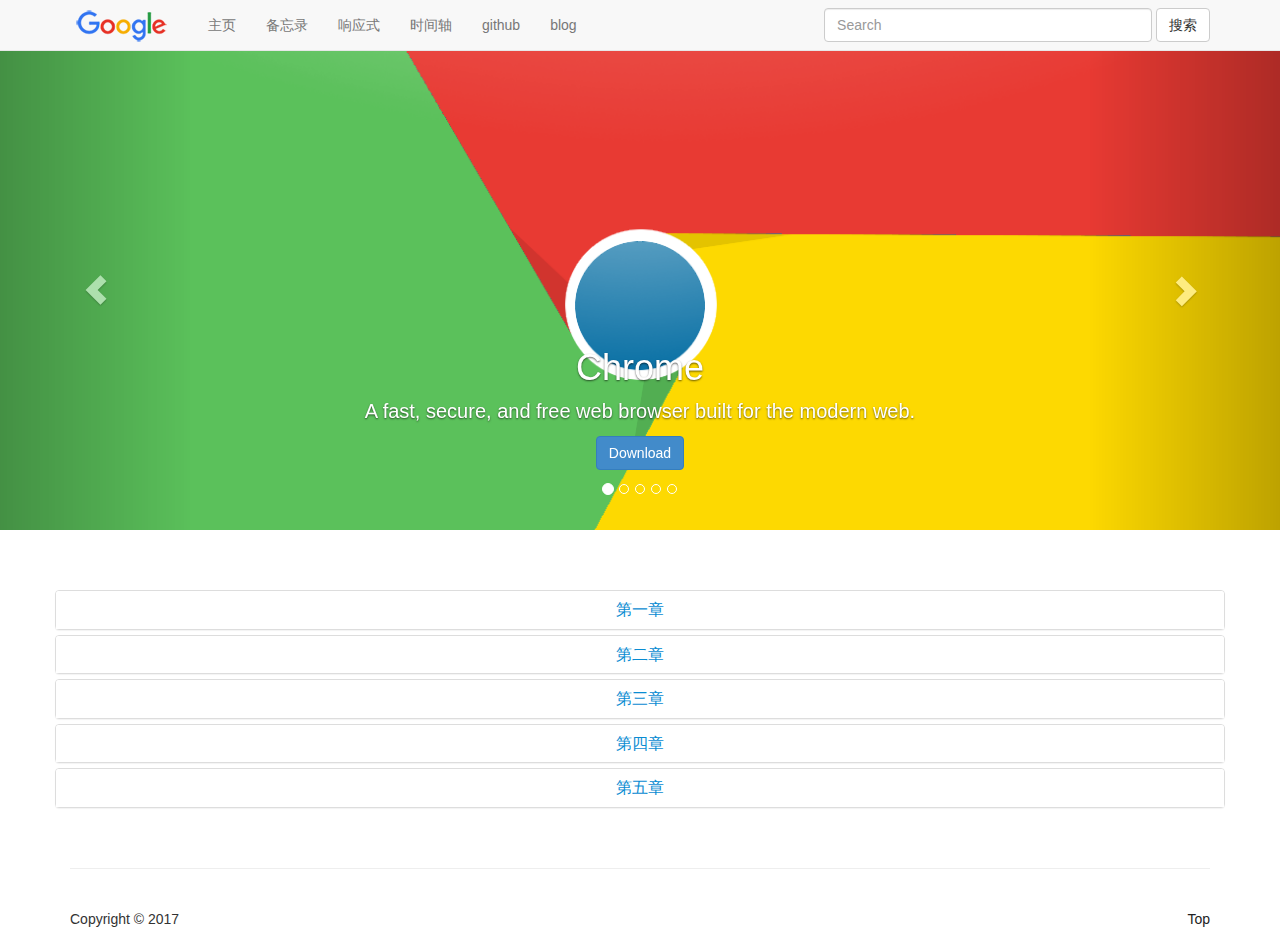
==== commit efab8f93: "i" ====
--- a/index.html
+++ b/index.html
@@ -198,7 +198,7 @@
         <div class="collapse navbar-collapse" id="navbar-list">
             <ul class="nav navbar-nav">
                 <li><a href="./">主页</a></li>
-                <li><a href="./demo/pro/2/" target="_blank">记事本</a></li>
+                <li><a href="./demo/pro/2/" target="_blank">备忘录</a></li>
                 <li><a href="./demo/pro/1/" target="_blank">响应式</a></li>
                 <li><a href="./demo/pro/3/" target="_blank">时间轴</a></li>
                 <!--<li class="dropdown">
@@ -226,7 +226,7 @@
     </div>
 </nav>
 
-<div class="carousel slide" data-ride="" id="carousel-1">
+<div class="carousel slide" data-ride="carousel" id="carousel-1">
     <ol class="carousel-indicators">
         <li data-target="#carousel-1" data-slide-to="0" class="active"></li>
         <li data-target="#carousel-1" data-slide-to="1"></li>
@@ -331,7 +331,7 @@
                                 <li><a href="./demo/d1/4/" target="_blank">限制输入内容</a></li>
                                 <li><a href="./demo/d1/5/" target="_blank">限制输入字符长度</a></li>
                                 <li><a href="./demo/d1/6/" target="_blank">评论框剩余字数</a></li>
-                                <li><a href="./demo/d1/6/" target="_blank">随机打乱数组</a></li>
+                                <li><a href="./demo/d1/7/" target="_blank">随机打乱数组</a></li>
                             </ul>
                         </div>
                     </div>
@@ -437,6 +437,9 @@
             $("#tab-list a[href='" + href + "']").collapse("show");
 //            $("#accordion a[href = '"+ href+"']").collapse('show');
         });
+        $('.carousel').carousel({
+            interval: 3000
+        })
     });
 </script>
 </body>
